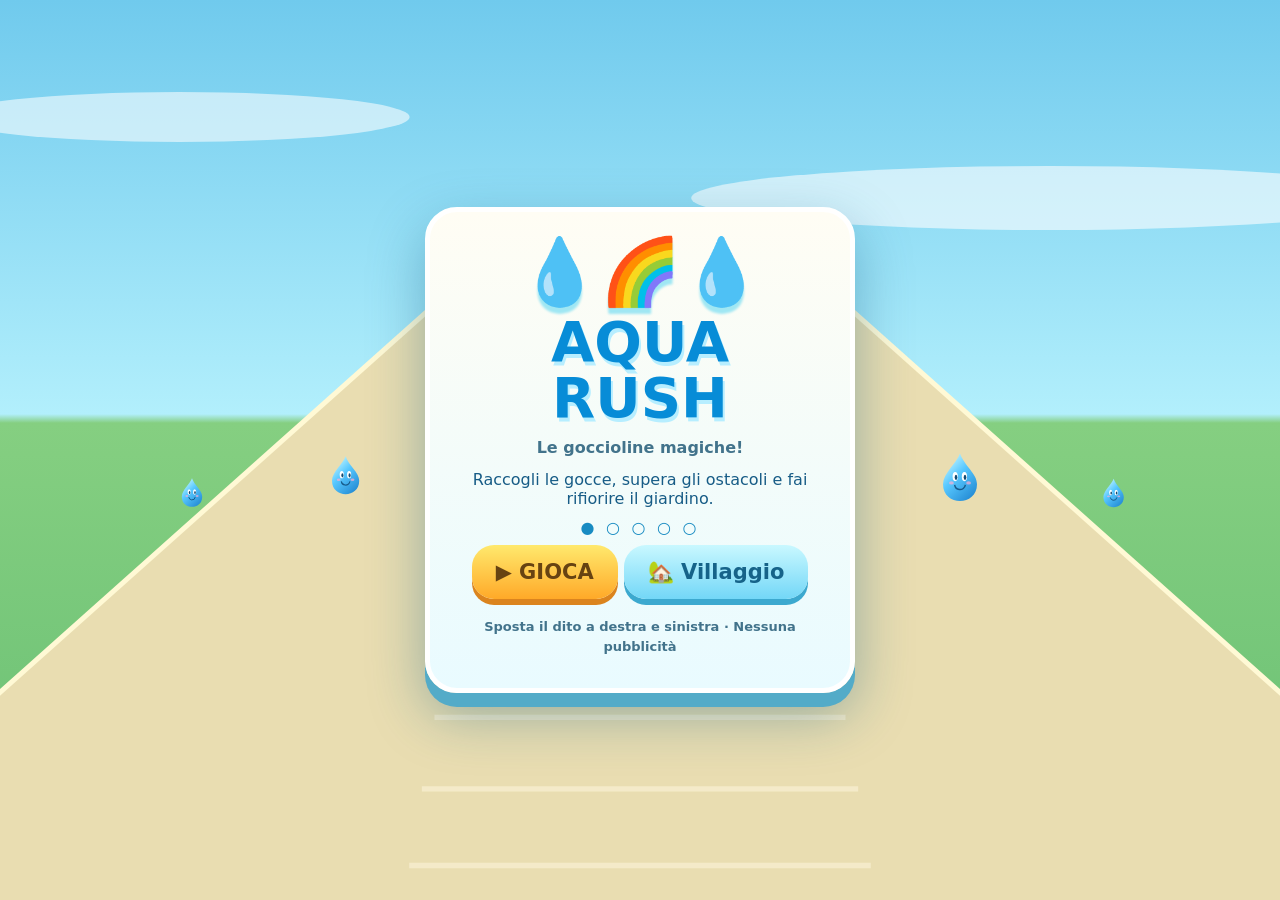
==== index.html @ 0308d0d5 "Add AQUA RUSH game and GitHub Pages instructions" ====
<!doctype html>
<html lang="it"><head><meta charset="utf-8"><meta name="viewport" content="width=device-width,initial-scale=1,maximum-scale=1,user-scalable=no,viewport-fit=cover"><meta name="theme-color" content="#79d9f5"><title>AQUA RUSH 💦</title><style>
*{box-sizing:border-box;touch-action:none}html,body{margin:0;width:100%;height:100%;overflow:hidden;font-family:ui-rounded,'Trebuchet MS',system-ui,sans-serif;background:#96def5;color:#175c86}canvas{display:block;width:100%;height:100%}.overlay{position:absolute;inset:0;display:flex;justify-content:center;align-items:center;pointer-events:none;padding:18px}.panel{pointer-events:auto;max-width:430px;width:100%;background:linear-gradient(#fffdf4,#e9fbff);border:5px solid white;box-shadow:0 14px 0 #53abc8,0 22px 55px #155e8466;border-radius:32px;text-align:center;padding:22px 18px}.hidden{display:none!important}h1{font-size:clamp(38px,10vw,56px);line-height:1;margin:4px;color:#078cd7;text-shadow:2px 4px #b7eeff}h2{font-size:26px;margin:6px 0 12px}.sub{font-weight:750;line-height:1.5;color:#42738b}.mascot{font-size:65px;filter:drop-shadow(0 6px 1px #a0e7f3)}button{cursor:pointer;border:0;border-radius:22px;background:linear-gradient(#ffe96d,#ffa928);font:900 21px system-ui;color:#674312;padding:15px 24px;box-shadow:0 6px 0 #db841e;margin:8px 3px;min-height:54px;touch-action:manipulation}button:active{transform:translateY(4px);box-shadow:0 2px 0 #db841e}.secondary{background:linear-gradient(#c9f8ff,#73d7f7);box-shadow:0 6px 0 #3ca9cf;color:#166389}.small{font-size:15px;padding:10px 14px;min-height:42px}.hud{position:absolute;top:env(safe-area-inset-top,0px);left:0;right:0;padding:12px 12px;display:flex;justify-content:space-between;align-items:flex-start;gap:7px;pointer-events:none}.pill{background:#fffffff0;border:3px solid #fff;box-shadow:0 4px 0 #55add088;border-radius:24px;padding:9px 12px;font-weight:900;font-size:clamp(13px,4vw,19px);white-space:nowrap}.note{position:absolute;bottom:calc(21px + env(safe-area-inset-bottom));left:50%;transform:translateX(-50%);background:#ffffffd9;padding:10px 17px;border-radius:24px;font-size:14px;font-weight:900;white-space:nowrap;pointer-events:none}.upgrade{display:flex;align-items:center;justify-content:space-between;gap:8px;padding:10px;background:#e0f7f4;border-radius:17px;margin:9px 0;text-align:left;font-weight:800}.upgrade button{font-size:15px;padding:10px;min-height:40px}.bad{background:#ffdfd6}.stats{font-size:18px;font-weight:900;color:#098bc7;margin:10px}.topBtn{pointer-events:auto;min-height:40px;padding:6px 12px;font-size:18px;margin:0}.panel p{margin:10px 0}#villagePreview{font-size:34px;padding:8px}.levelDots{font-size:16px;font-weight:900;letter-spacing:3px;color:#188bc2}</style></head><body>
<canvas id="game" aria-label="Gioco Aqua Rush"></canvas><div id="hud" class="hud hidden"><span class="pill" id="hudLevel">🌱 1 / 5</span><span class="pill" id="hudCount">💧 5</span><button class="secondary topBtn" id="pauseBtn" aria-label="Pausa">Ⅱ</button></div><div id="hint" class="note hidden">👆 Trascina per guidare le gocce</div>
<div class="overlay" id="main"><div class="panel"><div class="mascot">💧🌈💧</div><h1>AQUA<br>RUSH</h1><p class="sub">Le goccioline magiche!</p><p>Raccogli le gocce, supera gli ostacoli e fai rifiorire il giardino.</p><div class="levelDots" id="progress">● ○ ○ ○ ○</div><button id="play">▶ GIOCA</button><button class="secondary" id="village">🏡 Villaggio</button><p class="sub" style="font-size:13px">Sposta il dito a destra e sinistra · Nessuna pubblicità</p></div></div>
<div class="overlay hidden" id="result"><div class="panel"><div class="mascot" id="resEmoji">🌻✨</div><h2 id="resTitle">Giardino fiorito!</h2><p id="resText"></p><div class="stats" id="resStars">⭐⭐⭐</div><button id="next">▶ CONTINUA</button><button class="secondary" id="goVillage">🏡 Villaggio</button></div></div>
<div class="overlay hidden" id="villagePage"><div class="panel"><div class="mascot">🏡🌻💦</div><h2>Il villaggio delle gocce</h2><p class="stats" id="currency">💧 0 acqua</p><div id="villagePreview"></div><div id="upgrades"></div><button class="secondary" id="back">← INDIETRO</button></div></div>
<div class="overlay hidden" id="paused"><div class="panel"><div class="mascot">☁️</div><h2>Una piccola pausa!</h2><button id="resume">▶ RIPRENDI</button><button class="secondary" id="home">⌂ MENU</button></div></div>
<script>
(()=>{'use strict';const canvas=document.querySelector('canvas'),ctx=canvas.getContext('2d');let W=0,H=0,DPR=1,clock=0,last=0,mode='menu',level=0,progress=0,playerX=.5,goalX=.5,number=5,water=0,events=[],particles=[],floating=[],decor=[],screenShake=0,finishTime=0,wasTouch=false,sprayTimer=0,levelName=['Prato Assetato','Giardino delle Bolle','Parco delle Fontane','Spiaggia Splendente','Festa dell’Arcobaleno'];const $=s=>document.querySelector(s);let save;try{save=JSON.parse(localStorage.getItem('aquaRushSave'))||{unlocked:0,water:0,upgrades:[0,0,0]}}catch(e){save={unlocked:0,water:0,upgrades:[0,0,0]}};const store=()=>{try{localStorage.setItem('aquaRushSave',JSON.stringify(save))}catch(e){}};const show=id=>{for(const x of ['main','result','villagePage','paused'])$('#'+x).classList.add('hidden');$('#hud').classList.toggle('hidden',id!=='playing');$('#hint').classList.toggle('hidden',id!=='playing');if(id!=='playing'&&id!=='none')$('#'+id).classList.remove('hidden')};function resize(){DPR=Math.min(devicePixelRatio||1,2);W=innerWidth;H=innerHeight;canvas.width=Math.round(W*DPR);canvas.height=Math.round(H*DPR);ctx.setTransform(DPR,0,0,DPR,0,0)}addEventListener('resize',resize);resize();const rand=(a,b)=>a+Math.random()*(b-a),clamp=(x,a,b)=>Math.max(a,Math.min(b,x));function rr(x,y,w,h,r,color){ctx.fillStyle=color;ctx.beginPath();ctx.roundRect(x,y,w,h,r);ctx.fill()}function ellipse(x,y,rx,ry,color){ctx.fillStyle=color;ctx.beginPath();ctx.ellipse(x,y,Math.max(.1,rx),Math.max(.1,ry),0,0,Math.PI*2);ctx.fill()}function text(s,x,y,size=20,color='#fff',stroke='#1e82a4'){ctx.font=`900 ${size}px system-ui`;ctx.lineJoin='round';ctx.textAlign='center';ctx.textBaseline='middle';ctx.lineWidth=Math.max(2,size/4);if(stroke){ctx.strokeStyle=stroke;ctx.strokeText(String(s),x,y)}ctx.fillStyle=color;ctx.fillText(String(s),x,y)}function build(){progress=0;playerX=goalX=.5;number=5+save.upgrades[0]*3;water=0;particles=[];floating=[];events=[];decor=[];finishTime=0;let sequence=[{t:.11,type:'gate',val:5,side:0},{t:.2,type:'mud',side:1},{t:.29,type:'gate',val:2,side:1,multi:true},{t:.38,type:'flower',side:0},{t:.47,type:'sponge',side:0},{t:.56,type:'gate',val:10,side:1},{t:.67,type:'flower',side:1},{t:.75,type:'gate',val:2,side:0,multi:true},{t:.85,type:'sun',side:1},{t:.92,type:'flower',side:0}];events=sequence.map((e,i)=>({...e,t:e.t+Math.sin(level*2+i)*.012,hit:false,seed:i}));for(let i=0;i<85;i++)decor.push({t:i/85,side:i%2?1:-1,kind:i%7,x:rand(.1,.9)});$('#hudLevel').textContent='🌱 '+(level+1)+' / 5';updateHud()}function updateHud(){$('#hudCount').textContent='💧 '+number}function start(){mode='playing';build();show('playing')}function finish(){mode='ending';finishTime=0;number=Math.max(0,number);water+=number*3;save.water+=water;save.unlocked=Math.max(save.unlocked,Math.min(4,level+1));store();$('#resEmoji').textContent=['🌼🌷✨','🫧🌺✨','⛲🌻✨','🐚🌊✨','🌈🎉✨'][level];$('#resTitle').textContent=levelName[level]+'!';$('#resText').textContent='Hai raccolto '+water+' gocce d’acqua per il tuo villaggio!';$('#resStars').textContent=number>=18?'⭐⭐⭐':number>=9?'⭐⭐':'⭐';$('#next').textContent=level===4?'↻ RIGIOCA':'▶ PROSSIMO LIVELLO';show('result')}function village(){mode='village';$('#currency').textContent='💧 '+save.water+' acqua';const names=['🌷 Giardino fiorito','⛲ Fontana allegra','🏡 Casetta delle gocce'],emoji=['🌷','⛲','🏡'];$('#villagePreview').textContent='💧 '+emoji.map((e,i)=>save.upgrades[i]?e:'▫️').join(' ');$('#upgrades').innerHTML='';names.forEach((n,i)=>{const cost=30*(save.upgrades[i]+1)*(i+1);const el=document.createElement('div');el.className='upgrade';el.innerHTML='<span>'+n+'<br><small>Livello '+save.upgrades[i]+'/3</small></span>';const b=document.createElement('button');b.textContent=save.upgrades[i]>=3?'✓ Fatto':'💧 '+cost;b.disabled=save.upgrades[i]>=3||save.water<cost;b.onclick=()=>{save.water-=cost;save.upgrades[i]++;store();village()};el.append(b);$('#upgrades').append(el)});show('villagePage')}function ground(){let sky=ctx.createLinearGradient(0,0,0,H);sky.addColorStop(0,'#70caed');sky.addColorStop(.46,'#b2effc');sky.addColorStop(.47,'#85cf81');sky.addColorStop(1,'#66be72');ctx.fillStyle=sky;ctx.fillRect(0,0,W,H);ellipse(W*.14,H*.13,W*.18,25,'#ffffff91');ellipse(W*.82,H*.22,W*.28,32,'#ffffff99');for(let i=0;i<10;i++){const z=(i/10+clock*.04)%1;let y=H*(.31+z*.75),r=10+z*36;ellipse((i%2?-.05:1.05)*W,y,r,r*.7,i%3?'#2b9d7b':'#36a766')}let top=H*.3,bottom=H*1.15,leftTop=W*.37,rightTop=W*.63,leftBottom=-W*.30,rightBottom=W*1.30;ctx.beginPath();ctx.moveTo(leftTop,top);ctx.lineTo(rightTop,top);ctx.lineTo(rightBottom,bottom);ctx.lineTo(leftBottom,bottom);ctx.closePath();ctx.fillStyle='#e9ddb1';ctx.fill();ctx.lineWidth=5;ctx.strokeStyle='#fff9d5';ctx.stroke();for(let i=0;i<17;i++){let z=(i/17+progress*8)%1;let y=top+(bottom-top)*z*z;let edge=(W*.13+(W*.67)*z);ctx.lineWidth=2+z*4;ctx.strokeStyle='#fdf6dc8c';ctx.beginPath();ctx.moveTo(W*.5-edge*.25,y);ctx.lineTo(W*.5+edge*.25,y);ctx.stroke()}decor.forEach(d=>{let t=(d.t-progress*.8+1)%1;let y=H*(.3+t*1.08),side=d.side,xx=W*.5+side*(W*.2+t*W*.46),r=3+t*11; if(y>H*1.1)return;if(d.kind<=2){text(['🌷','🌼','🌻'][d.kind],xx,y,Math.round(r*2.2),'#fff',null)}else if(d.kind<=4)ellipse(xx,y,r,r*.7,'#4aa95f');else text('🪨',xx,y,Math.round(r*2), '#fff',null)})}function project(t,side){let rel=(t-progress)/.35;if(rel<-.10||rel>1.06)return null;let z=1-rel;let y=H*(.3+.69*z*z);let spread=W*(.055+.44*z);return{x:W*.5+(side===0?-1:1)*spread,y,z,scale:.35+z*1.5}}function drop(x,y,r,shade=0){ctx.save();ctx.translate(x,y);let g=ctx.createLinearGradient(-r,-r,r,r);g.addColorStop(0,'#d8ffff');g.addColorStop(.4,shade?'#55d6eb':'#58c8ff');g.addColorStop(1,'#167bc9');ctx.fillStyle=g;ctx.beginPath();ctx.moveTo(0,-r*1.35);ctx.bezierCurveTo(r*.2,-r*.75,r*.85,-r*.35,r*.85,r*.18);ctx.bezierCurveTo(r*.85,r*1.3,-r*.85,r*1.3,-r*.85,r*.18);ctx.bezierCurveTo(-r*.85,-r*.35,-r*.18,-r*.85,0,-r*1.35);ctx.fill();ellipse(-r*.24,-r*.2,r*.13,r*.23,'#fff');ellipse(r*.22,-r*.2,r*.13,r*.23,'#fff');ellipse(-r*.2,-r*.16,r*.065,r*.13,'#154a71');ellipse(r*.25,-r*.16,r*.065,r*.13,'#154a71');ctx.strokeStyle='#175a8a';ctx.lineWidth=Math.max(1,r*.07);ctx.beginPath();ctx.arc(0,r*.18,r*.27,.13,Math.PI-.13);ctx.stroke();ellipse(-r*.43,r*.12,r*.12,r*.08,'#ffacd1b2');ellipse(r*.43,r*.12,r*.12,r*.08,'#ffacd1b2');ctx.restore()}function drawGate(p,e){let h=46*p.scale,w=75*p.scale;let x=p.x,y=p.y;ctx.fillStyle=e.multi?'#b568ed':'#14b7ed';rr(x-w/2,y-h,w,h,8*p.scale,ctx.fillStyle);rr(x-w/2,y-h,w,7*p.scale,3,'#ffffff82');text(e.multi?'×'+e.val:'+'+e.val,x,y-h*.5,Math.max(13,26*p.scale),'#fff','#3473b8');}function drawObstacle(p,e){let x=p.x,y=p.y,s=p.scale; if(e.type==='flower'){text('🌱',x,y-20*s,38*s,'#fff',null);text('💦',x,y+4*s,22*s,'#fff',null)}else if(e.type==='mud'){ellipse(x,y,31*s,15*s,'#a57145');text('🟤',x,y-11*s,25*s,'#fff',null)}else if(e.type==='sponge'){rr(x-29*s,y-45*s,58*s,39*s,10*s,'#ffd447');for(let i=0;i<5;i++)ellipse(x+(-19+i*9)*s,y-(32+(i%2)*8)*s,3*s,4*s,'#dfaa20')}else if(e.type==='sun'){text('☀️',x,y-20*s,45*s,'#fff',null)}}function burst(x,y,n,color){for(let i=0;i<n;i++)particles.push({x,y,vx:rand(-100,100),vy:rand(-170,20),life:rand(.35,.9),max:1,r:rand(2,6),color})}function encounter(e){if(e.hit)return;e.hit=true;if(e.type==='gate'){let old=number;number=e.multi?Math.min(90,number*e.val):Math.min(90,number+e.val);float('+'+(number-old)+' 💧','#1888cb');burst(W*playerX,H*.76,16,'#94e9ff')}else if(e.type==='flower'){water+=7+save.upgrades[1]*2;float('🌸 + acqua','#29a778');burst(W*playerX,H*.75,18,'#ffb8e5')}else {let loss=e.type==='mud'?3:e.type==='sponge'?6:4;number=Math.max(1,number-loss);float('−'+loss+' 💧','#d77d42');burst(W*playerX,H*.76,12,'#ead49c')}updateHud()}function float(s,color){floating.push({s,color,age:0,x:W*playerX,y:H*.67})}function update(dt){clock+=dt;for(let i=particles.length-1;i>=0;i--){const p=particles[i];p.life-=dt;p.x+=p.vx*dt;p.y+=p.vy*dt;p.vy+=250*dt;if(p.life<=0)particles.splice(i,1)}for(let i=floating.length-1;i>=0;i--){floating[i].age+=dt;if(floating[i].age>1)floating.splice(i,1)}if(mode!=='playing')return;playerX+=(goalX-playerX)*Math.min(1,dt*14);progress+=dt*(.058+level*.002);sprayTimer-=dt;if(sprayTimer<0){sprayTimer=.08;for(let i=0;i<3;i++)particles.push({x:W*playerX+rand(-15,15),y:H*.71,vx:rand(-80,80),vy:rand(-250,-100),life:.35,max:1,r:rand(2,4),color:'#a3edff'})}for(const e of events)if(!e.hit&&progress>=e.t){let offset=e.side===0?-.23:.23;if(Math.abs(playerX-(.5+offset))<.265)encounter(e);else e.hit=true}if(progress>=1)finish()}function draw(){ctx.clearRect(0,0,W,H);ground();if(mode==='menu'||mode==='village'){for(let i=0;i<7;i++)drop(W*(.15+i*.12),H*(.52+Math.sin(clock*2+i)*.03),12+i%3*4);return}events.map(e=>({e,p:project(e.t,e.side)})).filter(o=>o.p&&!o.e.hit).sort((a,b)=>a.p.z-b.p.z).forEach(({e,p})=>e.type==='gate'?drawGate(p,e):drawObstacle(p,e));ellipse(W*playerX,H*.84,Math.min(W*.23,70),15,'#559a8390');let count=Math.min(22,number),rows=Math.ceil(Math.sqrt(count));for(let j=count-1;j>=0;j--){let row=Math.floor(j/rows),col=j%rows,spacing=clamp(W/rows*.48,12,27);let dx=(col-(rows-1)/2)*spacing,dy=(row-(rows-1)/2)*spacing*.75;let r=clamp(W/33,8,15);drop(W*playerX+dx,H*.78+dy+Math.sin(clock*9+j)*2,r,j%4===0?1:0)}particles.forEach(p=>ellipse(p.x,p.y,p.r,p.r,p.color));floating.forEach(f=>text(f.s,f.x,f.y-f.age*55,22,f.color,'#fff'));if(mode==='playing'){rr(W*.17,H*.17,W*.66,12,6,'#fff9');rr(W*.17,H*.17,W*.66*progress,12,6,'#30badc');text('🌻',W*.85,H*.17,20,'#fff',null)}if(mode==='ending'){text('🌸 🌻 🌷',W*.5,H*.35,36,'#fff',null)}}function frame(t){let dt=Math.min((t-last)/1000||.016,.05);last=t;update(dt);draw();requestAnimationFrame(frame)}requestAnimationFrame(frame);function pointer(e){if(mode!=='playing')return;const x=e.clientX/W;goalX=clamp(x,.15,.85);wasTouch=true}canvas.addEventListener('pointerdown',e=>{canvas.setPointerCapture(e.pointerId);pointer(e)});canvas.addEventListener('pointermove',e=>{if(e.buttons||e.pointerType==='touch')pointer(e)});$('#play').onclick=()=>{level=Math.min(save.unlocked,4);start()};$('#next').onclick=()=>{level=(level+1)%5;start()};$('#village').onclick=village;$('#goVillage').onclick=village;$('#back').onclick=()=>{mode='menu';show('main')};$('#pauseBtn').onclick=()=>{mode='paused';show('paused')};$('#resume').onclick=()=>{mode='playing';show('playing')};$('#home').onclick=()=>{mode='menu';show('main')};$('#progress').textContent=Array.from({length:5},(_,i)=>i<=save.unlocked?'●':'○').join(' ');document.addEventListener('visibilitychange',()=>{if(document.hidden&&mode==='playing'){$('#pauseBtn').click()}});
})();
</script></body></html>
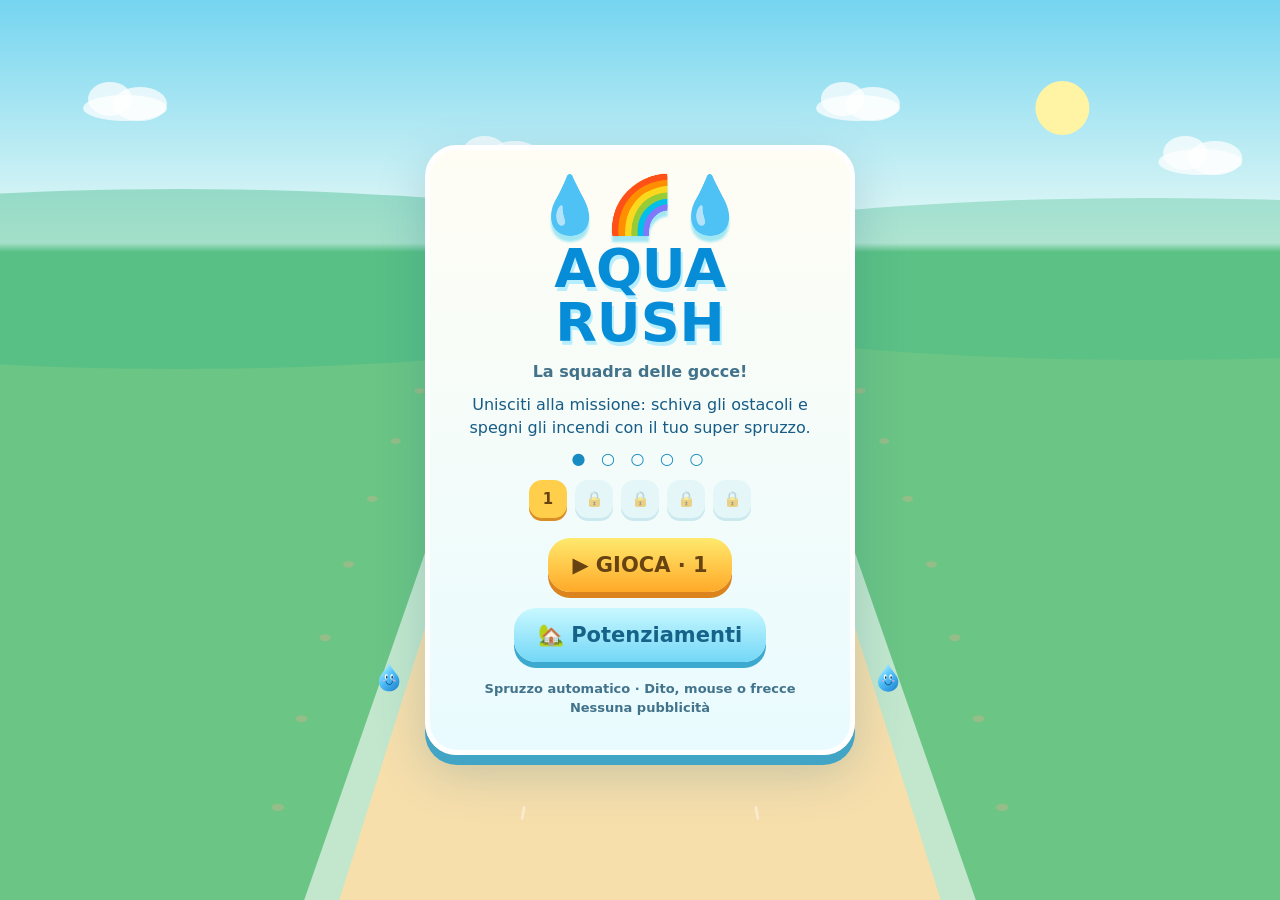
==== commit 9cd989d7: "Add visible water jets, fire meters, upgrades and five final fire missions" ====
--- a/index.html
+++ b/index.html
@@ -1,12 +1,12 @@
 <!doctype html>
-<html lang="it"><head><meta charset="utf-8"><meta name="viewport" content="width=device-width,initial-scale=1,maximum-scale=1,user-scalable=no,viewport-fit=cover"><meta name="theme-color" content="#79d9f5"><title>AQUA RUSH 💦</title><style>
-*{box-sizing:border-box;touch-action:none}html,body{margin:0;width:100%;height:100%;overflow:hidden;font-family:ui-rounded,'Trebuchet MS',system-ui,sans-serif;background:#96def5;color:#175c86}canvas{display:block;width:100%;height:100%}.overlay{position:absolute;inset:0;display:flex;justify-content:center;align-items:center;pointer-events:none;padding:18px}.panel{pointer-events:auto;max-width:430px;width:100%;background:linear-gradient(#fffdf4,#e9fbff);border:5px solid white;box-shadow:0 14px 0 #53abc8,0 22px 55px #155e8466;border-radius:32px;text-align:center;padding:22px 18px}.hidden{display:none!important}h1{font-size:clamp(38px,10vw,56px);line-height:1;margin:4px;color:#078cd7;text-shadow:2px 4px #b7eeff}h2{font-size:26px;margin:6px 0 12px}.sub{font-weight:750;line-height:1.5;color:#42738b}.mascot{font-size:65px;filter:drop-shadow(0 6px 1px #a0e7f3)}button{cursor:pointer;border:0;border-radius:22px;background:linear-gradient(#ffe96d,#ffa928);font:900 21px system-ui;color:#674312;padding:15px 24px;box-shadow:0 6px 0 #db841e;margin:8px 3px;min-height:54px;touch-action:manipulation}button:active{transform:translateY(4px);box-shadow:0 2px 0 #db841e}.secondary{background:linear-gradient(#c9f8ff,#73d7f7);box-shadow:0 6px 0 #3ca9cf;color:#166389}.small{font-size:15px;padding:10px 14px;min-height:42px}.hud{position:absolute;top:env(safe-area-inset-top,0px);left:0;right:0;padding:12px 12px;display:flex;justify-content:space-between;align-items:flex-start;gap:7px;pointer-events:none}.pill{background:#fffffff0;border:3px solid #fff;box-shadow:0 4px 0 #55add088;border-radius:24px;padding:9px 12px;font-weight:900;font-size:clamp(13px,4vw,19px);white-space:nowrap}.note{position:absolute;bottom:calc(21px + env(safe-area-inset-bottom));left:50%;transform:translateX(-50%);background:#ffffffd9;padding:10px 17px;border-radius:24px;font-size:14px;font-weight:900;white-space:nowrap;pointer-events:none}.upgrade{display:flex;align-items:center;justify-content:space-between;gap:8px;padding:10px;background:#e0f7f4;border-radius:17px;margin:9px 0;text-align:left;font-weight:800}.upgrade button{font-size:15px;padding:10px;min-height:40px}.bad{background:#ffdfd6}.stats{font-size:18px;font-weight:900;color:#098bc7;margin:10px}.topBtn{pointer-events:auto;min-height:40px;padding:6px 12px;font-size:18px;margin:0}.panel p{margin:10px 0}#villagePreview{font-size:34px;padding:8px}.levelDots{font-size:16px;font-weight:900;letter-spacing:3px;color:#188bc2}</style></head><body>
-<canvas id="game" aria-label="Gioco Aqua Rush"></canvas><div id="hud" class="hud hidden"><span class="pill" id="hudLevel">🌱 1 / 5</span><span class="pill" id="hudCount">💧 5</span><button class="secondary topBtn" id="pauseBtn" aria-label="Pausa">Ⅱ</button></div><div id="hint" class="note hidden">👆 Trascina per guidare le gocce</div>
-<div class="overlay" id="main"><div class="panel"><div class="mascot">💧🌈💧</div><h1>AQUA<br>RUSH</h1><p class="sub">Le goccioline magiche!</p><p>Raccogli le gocce, supera gli ostacoli e fai rifiorire il giardino.</p><div class="levelDots" id="progress">● ○ ○ ○ ○</div><button id="play">▶ GIOCA</button><button class="secondary" id="village">🏡 Villaggio</button><p class="sub" style="font-size:13px">Sposta il dito a destra e sinistra · Nessuna pubblicità</p></div></div>
+<html lang="it"><head><meta charset="utf-8"><meta name="viewport" content="width=device-width,initial-scale=1,maximum-scale=1,user-scalable=no,viewport-fit=cover"><meta name="theme-color" content="#79d9f5"><title>AQUA RUSH 💦</title><link rel="stylesheet" href="./style.css?v=2"></head><body>
+<canvas id="game" aria-label="Gioco Aqua Rush: guida le goccioline e spegni gli incendi"></canvas>
+<div id="hud" class="hud hidden"><div class="hudRow"><span class="pill" id="hudLevel">🌱 1 / 5</span><span class="pill" id="hudCount">💧 5</span><button class="secondary topBtn" id="pauseBtn" aria-label="Pausa">Ⅱ</button></div><div class="missionRow"><span id="missionText">Spegni gli incendi lungo il sentiero</span><span id="hudPower">💦 ×1</span></div><div class="routeTrack"><div id="routeFill"></div></div><div id="boostStatus">Spruzzo automatico · Trascina per mirare</div></div>
+<div id="bossHud" class="bossHud hidden"><div class="bossTag">ULTIMO INCENDIO</div><strong id="bossName"></strong><div id="bossMeter" class="bossMeter" role="progressbar" aria-label="Fuoco rimasto" aria-valuemin="0" aria-valuemax="100" aria-valuenow="100"><div id="bossFill"></div></div><span id="bossPercent">Fuoco rimasto: 100%</span></div>
+<div id="hint" class="note hidden">👆 Sposta le gocce per mirare e schivare</div>
+<div class="overlay" id="main"><div class="panel"><div class="mascot">💧🌈💧</div><h1>AQUA<br>RUSH</h1><p class="sub">La squadra delle gocce!</p><p>Unisciti alla missione: schiva gli ostacoli e spegni gli incendi con il tuo super spruzzo.</p><div class="levelDots" id="progress">● ○ ○ ○ ○</div><div id="levelSelect" class="levelSelect" aria-label="Scegli il livello"></div><button id="play">▶ GIOCA</button><button class="secondary" id="village">🏡 Potenziamenti</button><p class="sub" style="font-size:13px">Spruzzo automatico · Dito, mouse o frecce<br>Nessuna pubblicità</p></div></div>
 <div class="overlay hidden" id="result"><div class="panel"><div class="mascot" id="resEmoji">🌻✨</div><h2 id="resTitle">Giardino fiorito!</h2><p id="resText"></p><div class="stats" id="resStars">⭐⭐⭐</div><button id="next">▶ CONTINUA</button><button class="secondary" id="goVillage">🏡 Villaggio</button></div></div>
-<div class="overlay hidden" id="villagePage"><div class="panel"><div class="mascot">🏡🌻💦</div><h2>Il villaggio delle gocce</h2><p class="stats" id="currency">💧 0 acqua</p><div id="villagePreview"></div><div id="upgrades"></div><button class="secondary" id="back">← INDIETRO</button></div></div>
+<div class="overlay hidden" id="villagePage"><div class="panel"><div class="mascot">🏡🌻💦</div><h2>Il villaggio delle gocce</h2><p class="sub">Migliora la squadra per le prossime missioni.</p><p class="stats" id="currency">💧 0 acqua</p><div id="villagePreview"></div><div id="upgrades"></div><button class="secondary" id="back">← INDIETRO</button></div></div>
+<div class="overlay hidden" id="bossIntro"><div class="panel finalPanel"><div class="bossTag">FINE DEL PERCORSO</div><div class="mascot">🔥💦</div><h2 id="introTitle">Ultimo incendio!</h2><p>La squadra si ferma qui. Punta l’acqua sulle fiamme e svuota tutta la barra!</p><button id="startBoss">💦 SPEGNIAMOLO!</button></div></div>
 <div class="overlay hidden" id="paused"><div class="panel"><div class="mascot">☁️</div><h2>Una piccola pausa!</h2><button id="resume">▶ RIPRENDI</button><button class="secondary" id="home">⌂ MENU</button></div></div>
-<script>
-(()=>{'use strict';const canvas=document.querySelector('canvas'),ctx=canvas.getContext('2d');let W=0,H=0,DPR=1,clock=0,last=0,mode='menu',level=0,progress=0,playerX=.5,goalX=.5,number=5,water=0,events=[],particles=[],floating=[],decor=[],screenShake=0,finishTime=0,wasTouch=false,sprayTimer=0,levelName=['Prato Assetato','Giardino delle Bolle','Parco delle Fontane','Spiaggia Splendente','Festa dell’Arcobaleno'];const $=s=>document.querySelector(s);let save;try{save=JSON.parse(localStorage.getItem('aquaRushSave'))||{unlocked:0,water:0,upgrades:[0,0,0]}}catch(e){save={unlocked:0,water:0,upgrades:[0,0,0]}};const store=()=>{try{localStorage.setItem('aquaRushSave',JSON.stringify(save))}catch(e){}};const show=id=>{for(const x of ['main','result','villagePage','paused'])$('#'+x).classList.add('hidden');$('#hud').classList.toggle('hidden',id!=='playing');$('#hint').classList.toggle('hidden',id!=='playing');if(id!=='playing'&&id!=='none')$('#'+id).classList.remove('hidden')};function resize(){DPR=Math.min(devicePixelRatio||1,2);W=innerWidth;H=innerHeight;canvas.width=Math.round(W*DPR);canvas.height=Math.round(H*DPR);ctx.setTransform(DPR,0,0,DPR,0,0)}addEventListener('resize',resize);resize();const rand=(a,b)=>a+Math.random()*(b-a),clamp=(x,a,b)=>Math.max(a,Math.min(b,x));function rr(x,y,w,h,r,color){ctx.fillStyle=color;ctx.beginPath();ctx.roundRect(x,y,w,h,r);ctx.fill()}function ellipse(x,y,rx,ry,color){ctx.fillStyle=color;ctx.beginPath();ctx.ellipse(x,y,Math.max(.1,rx),Math.max(.1,ry),0,0,Math.PI*2);ctx.fill()}function text(s,x,y,size=20,color='#fff',stroke='#1e82a4'){ctx.font=`900 ${size}px system-ui`;ctx.lineJoin='round';ctx.textAlign='center';ctx.textBaseline='middle';ctx.lineWidth=Math.max(2,size/4);if(stroke){ctx.strokeStyle=stroke;ctx.strokeText(String(s),x,y)}ctx.fillStyle=color;ctx.fillText(String(s),x,y)}function build(){progress=0;playerX=goalX=.5;number=5+save.upgrades[0]*3;water=0;particles=[];floating=[];events=[];decor=[];finishTime=0;let sequence=[{t:.11,type:'gate',val:5,side:0},{t:.2,type:'mud',side:1},{t:.29,type:'gate',val:2,side:1,multi:true},{t:.38,type:'flower',side:0},{t:.47,type:'sponge',side:0},{t:.56,type:'gate',val:10,side:1},{t:.67,type:'flower',side:1},{t:.75,type:'gate',val:2,side:0,multi:true},{t:.85,type:'sun',side:1},{t:.92,type:'flower',side:0}];events=sequence.map((e,i)=>({...e,t:e.t+Math.sin(level*2+i)*.012,hit:false,seed:i}));for(let i=0;i<85;i++)decor.push({t:i/85,side:i%2?1:-1,kind:i%7,x:rand(.1,.9)});$('#hudLevel').textContent='🌱 '+(level+1)+' / 5';updateHud()}function updateHud(){$('#hudCount').textContent='💧 '+number}function start(){mode='playing';build();show('playing')}function finish(){mode='ending';finishTime=0;number=Math.max(0,number);water+=number*3;save.water+=water;save.unlocked=Math.max(save.unlocked,Math.min(4,level+1));store();$('#resEmoji').textContent=['🌼🌷✨','🫧🌺✨','⛲🌻✨','🐚🌊✨','🌈🎉✨'][level];$('#resTitle').textContent=levelName[level]+'!';$('#resText').textContent='Hai raccolto '+water+' gocce d’acqua per il tuo villaggio!';$('#resStars').textContent=number>=18?'⭐⭐⭐':number>=9?'⭐⭐':'⭐';$('#next').textContent=level===4?'↻ RIGIOCA':'▶ PROSSIMO LIVELLO';show('result')}function village(){mode='village';$('#currency').textContent='💧 '+save.water+' acqua';const names=['🌷 Giardino fiorito','⛲ Fontana allegra','🏡 Casetta delle gocce'],emoji=['🌷','⛲','🏡'];$('#villagePreview').textContent='💧 '+emoji.map((e,i)=>save.upgrades[i]?e:'▫️').join(' ');$('#upgrades').innerHTML='';names.forEach((n,i)=>{const cost=30*(save.upgrades[i]+1)*(i+1);const el=document.createElement('div');el.className='upgrade';el.innerHTML='<span>'+n+'<br><small>Livello '+save.upgrades[i]+'/3</small></span>';const b=document.createElement('button');b.textContent=save.upgrades[i]>=3?'✓ Fatto':'💧 '+cost;b.disabled=save.upgrades[i]>=3||save.water<cost;b.onclick=()=>{save.water-=cost;save.upgrades[i]++;store();village()};el.append(b);$('#upgrades').append(el)});show('villagePage')}function ground(){let sky=ctx.createLinearGradient(0,0,0,H);sky.addColorStop(0,'#70caed');sky.addColorStop(.46,'#b2effc');sky.addColorStop(.47,'#85cf81');sky.addColorStop(1,'#66be72');ctx.fillStyle=sky;ctx.fillRect(0,0,W,H);ellipse(W*.14,H*.13,W*.18,25,'#ffffff91');ellipse(W*.82,H*.22,W*.28,32,'#ffffff99');for(let i=0;i<10;i++){const z=(i/10+clock*.04)%1;let y=H*(.31+z*.75),r=10+z*36;ellipse((i%2?-.05:1.05)*W,y,r,r*.7,i%3?'#2b9d7b':'#36a766')}let top=H*.3,bottom=H*1.15,leftTop=W*.37,rightTop=W*.63,leftBottom=-W*.30,rightBottom=W*1.30;ctx.beginPath();ctx.moveTo(leftTop,top);ctx.lineTo(rightTop,top);ctx.lineTo(rightBottom,bottom);ctx.lineTo(leftBottom,bottom);ctx.closePath();ctx.fillStyle='#e9ddb1';ctx.fill();ctx.lineWidth=5;ctx.strokeStyle='#fff9d5';ctx.stroke();for(let i=0;i<17;i++){let z=(i/17+progress*8)%1;let y=top+(bottom-top)*z*z;let edge=(W*.13+(W*.67)*z);ctx.lineWidth=2+z*4;ctx.strokeStyle='#fdf6dc8c';ctx.beginPath();ctx.moveTo(W*.5-edge*.25,y);ctx.lineTo(W*.5+edge*.25,y);ctx.stroke()}decor.forEach(d=>{let t=(d.t-progress*.8+1)%1;let y=H*(.3+t*1.08),side=d.side,xx=W*.5+side*(W*.2+t*W*.46),r=3+t*11; if(y>H*1.1)return;if(d.kind<=2){text(['🌷','🌼','🌻'][d.kind],xx,y,Math.round(r*2.2),'#fff',null)}else if(d.kind<=4)ellipse(xx,y,r,r*.7,'#4aa95f');else text('🪨',xx,y,Math.round(r*2), '#fff',null)})}function project(t,side){let rel=(t-progress)/.35;if(rel<-.10||rel>1.06)return null;let z=1-rel;let y=H*(.3+.69*z*z);let spread=W*(.055+.44*z);return{x:W*.5+(side===0?-1:1)*spread,y,z,scale:.35+z*1.5}}function drop(x,y,r,shade=0){ctx.save();ctx.translate(x,y);let g=ctx.createLinearGradient(-r,-r,r,r);g.addColorStop(0,'#d8ffff');g.addColorStop(.4,shade?'#55d6eb':'#58c8ff');g.addColorStop(1,'#167bc9');ctx.fillStyle=g;ctx.beginPath();ctx.moveTo(0,-r*1.35);ctx.bezierCurveTo(r*.2,-r*.75,r*.85,-r*.35,r*.85,r*.18);ctx.bezierCurveTo(r*.85,r*1.3,-r*.85,r*1.3,-r*.85,r*.18);ctx.bezierCurveTo(-r*.85,-r*.35,-r*.18,-r*.85,0,-r*1.35);ctx.fill();ellipse(-r*.24,-r*.2,r*.13,r*.23,'#fff');ellipse(r*.22,-r*.2,r*.13,r*.23,'#fff');ellipse(-r*.2,-r*.16,r*.065,r*.13,'#154a71');ellipse(r*.25,-r*.16,r*.065,r*.13,'#154a71');ctx.strokeStyle='#175a8a';ctx.lineWidth=Math.max(1,r*.07);ctx.beginPath();ctx.arc(0,r*.18,r*.27,.13,Math.PI-.13);ctx.stroke();ellipse(-r*.43,r*.12,r*.12,r*.08,'#ffacd1b2');ellipse(r*.43,r*.12,r*.12,r*.08,'#ffacd1b2');ctx.restore()}function drawGate(p,e){let h=46*p.scale,w=75*p.scale;let x=p.x,y=p.y;ctx.fillStyle=e.multi?'#b568ed':'#14b7ed';rr(x-w/2,y-h,w,h,8*p.scale,ctx.fillStyle);rr(x-w/2,y-h,w,7*p.scale,3,'#ffffff82');text(e.multi?'×'+e.val:'+'+e.val,x,y-h*.5,Math.max(13,26*p.scale),'#fff','#3473b8');}function drawObstacle(p,e){let x=p.x,y=p.y,s=p.scale; if(e.type==='flower'){text('🌱',x,y-20*s,38*s,'#fff',null);text('💦',x,y+4*s,22*s,'#fff',null)}else if(e.type==='mud'){ellipse(x,y,31*s,15*s,'#a57145');text('🟤',x,y-11*s,25*s,'#fff',null)}else if(e.type==='sponge'){rr(x-29*s,y-45*s,58*s,39*s,10*s,'#ffd447');for(let i=0;i<5;i++)ellipse(x+(-19+i*9)*s,y-(32+(i%2)*8)*s,3*s,4*s,'#dfaa20')}else if(e.type==='sun'){text('☀️',x,y-20*s,45*s,'#fff',null)}}function burst(x,y,n,color){for(let i=0;i<n;i++)particles.push({x,y,vx:rand(-100,100),vy:rand(-170,20),life:rand(.35,.9),max:1,r:rand(2,6),color})}function encounter(e){if(e.hit)return;e.hit=true;if(e.type==='gate'){let old=number;number=e.multi?Math.min(90,number*e.val):Math.min(90,number+e.val);float('+'+(number-old)+' 💧','#1888cb');burst(W*playerX,H*.76,16,'#94e9ff')}else if(e.type==='flower'){water+=7+save.upgrades[1]*2;float('🌸 + acqua','#29a778');burst(W*playerX,H*.75,18,'#ffb8e5')}else {let loss=e.type==='mud'?3:e.type==='sponge'?6:4;number=Math.max(1,number-loss);float('−'+loss+' 💧','#d77d42');burst(W*playerX,H*.76,12,'#ead49c')}updateHud()}function float(s,color){floating.push({s,color,age:0,x:W*playerX,y:H*.67})}function update(dt){clock+=dt;for(let i=particles.length-1;i>=0;i--){const p=particles[i];p.life-=dt;p.x+=p.vx*dt;p.y+=p.vy*dt;p.vy+=250*dt;if(p.life<=0)particles.splice(i,1)}for(let i=floating.length-1;i>=0;i--){floating[i].age+=dt;if(floating[i].age>1)floating.splice(i,1)}if(mode!=='playing')return;playerX+=(goalX-playerX)*Math.min(1,dt*14);progress+=dt*(.058+level*.002);sprayTimer-=dt;if(sprayTimer<0){sprayTimer=.08;for(let i=0;i<3;i++)particles.push({x:W*playerX+rand(-15,15),y:H*.71,vx:rand(-80,80),vy:rand(-250,-100),life:.35,max:1,r:rand(2,4),color:'#a3edff'})}for(const e of events)if(!e.hit&&progress>=e.t){let offset=e.side===0?-.23:.23;if(Math.abs(playerX-(.5+offset))<.265)encounter(e);else e.hit=true}if(progress>=1)finish()}function draw(){ctx.clearRect(0,0,W,H);ground();if(mode==='menu'||mode==='village'){for(let i=0;i<7;i++)drop(W*(.15+i*.12),H*(.52+Math.sin(clock*2+i)*.03),12+i%3*4);return}events.map(e=>({e,p:project(e.t,e.side)})).filter(o=>o.p&&!o.e.hit).sort((a,b)=>a.p.z-b.p.z).forEach(({e,p})=>e.type==='gate'?drawGate(p,e):drawObstacle(p,e));ellipse(W*playerX,H*.84,Math.min(W*.23,70),15,'#559a8390');let count=Math.min(22,number),rows=Math.ceil(Math.sqrt(count));for(let j=count-1;j>=0;j--){let row=Math.floor(j/rows),col=j%rows,spacing=clamp(W/rows*.48,12,27);let dx=(col-(rows-1)/2)*spacing,dy=(row-(rows-1)/2)*spacing*.75;let r=clamp(W/33,8,15);drop(W*playerX+dx,H*.78+dy+Math.sin(clock*9+j)*2,r,j%4===0?1:0)}particles.forEach(p=>ellipse(p.x,p.y,p.r,p.r,p.color));floating.forEach(f=>text(f.s,f.x,f.y-f.age*55,22,f.color,'#fff'));if(mode==='playing'){rr(W*.17,H*.17,W*.66,12,6,'#fff9');rr(W*.17,H*.17,W*.66*progress,12,6,'#30badc');text('🌻',W*.85,H*.17,20,'#fff',null)}if(mode==='ending'){text('🌸 🌻 🌷',W*.5,H*.35,36,'#fff',null)}}function frame(t){let dt=Math.min((t-last)/1000||.016,.05);last=t;update(dt);draw();requestAnimationFrame(frame)}requestAnimationFrame(frame);function pointer(e){if(mode!=='playing')return;const x=e.clientX/W;goalX=clamp(x,.15,.85);wasTouch=true}canvas.addEventListener('pointerdown',e=>{canvas.setPointerCapture(e.pointerId);pointer(e)});canvas.addEventListener('pointermove',e=>{if(e.buttons||e.pointerType==='touch')pointer(e)});$('#play').onclick=()=>{level=Math.min(save.unlocked,4);start()};$('#next').onclick=()=>{level=(level+1)%5;start()};$('#village').onclick=village;$('#goVillage').onclick=village;$('#back').onclick=()=>{mode='menu';show('main')};$('#pauseBtn').onclick=()=>{mode='paused';show('paused')};$('#resume').onclick=()=>{mode='playing';show('playing')};$('#home').onclick=()=>{mode='menu';show('main')};$('#progress').textContent=Array.from({length:5},(_,i)=>i<=save.unlocked?'●':'○').join(' ');document.addEventListener('visibilitychange',()=>{if(document.hidden&&mode==='playing'){$('#pauseBtn').click()}});
-})();
-</script></body></html>
+<script src="./game.js?v=2" defer></script></body></html>
--- a/style.css
+++ b/style.css
@@ -0,0 +1,6 @@
+
+*{box-sizing:border-box;touch-action:none}html,body{margin:0;width:100%;height:100%;overflow:hidden;font-family:ui-rounded,'Trebuchet MS',system-ui,sans-serif;background:#96def5;color:#175c86}canvas{display:block;width:100%;height:100%}.overlay{position:absolute;inset:0;display:flex;justify-content:center;align-items:center;pointer-events:none;padding:18px}.panel{pointer-events:auto;max-width:430px;width:100%;background:linear-gradient(#fffdf4,#e9fbff);border:5px solid white;box-shadow:0 14px 0 #53abc8,0 22px 55px #155e8466;border-radius:32px;text-align:center;padding:22px 18px}.hidden{display:none!important}h1{font-size:clamp(38px,10vw,56px);line-height:1;margin:4px;color:#078cd7;text-shadow:2px 4px #b7eeff}h2{font-size:26px;margin:6px 0 12px}.sub{font-weight:750;line-height:1.5;color:#42738b}.mascot{font-size:65px;filter:drop-shadow(0 6px 1px #a0e7f3)}button{cursor:pointer;border:0;border-radius:22px;background:linear-gradient(#ffe96d,#ffa928);font:900 21px system-ui;color:#674312;padding:15px 24px;box-shadow:0 6px 0 #db841e;margin:8px 3px;min-height:54px;touch-action:manipulation}button:active{transform:translateY(4px);box-shadow:0 2px 0 #db841e}.secondary{background:linear-gradient(#c9f8ff,#73d7f7);box-shadow:0 6px 0 #3ca9cf;color:#166389}.small{font-size:15px;padding:10px 14px;min-height:42px}.hud{position:absolute;top:env(safe-area-inset-top,0px);left:0;right:0;padding:12px 12px;display:flex;justify-content:space-between;align-items:flex-start;gap:7px;pointer-events:none}.pill{background:#fffffff0;border:3px solid #fff;box-shadow:0 4px 0 #55add088;border-radius:24px;padding:9px 12px;font-weight:900;font-size:clamp(13px,4vw,19px);white-space:nowrap}.note{position:absolute;bottom:calc(21px + env(safe-area-inset-bottom));left:50%;transform:translateX(-50%);background:#ffffffd9;padding:10px 17px;border-radius:24px;font-size:14px;font-weight:900;white-space:nowrap;pointer-events:none}.upgrade{display:flex;align-items:center;justify-content:space-between;gap:8px;padding:10px;background:#e0f7f4;border-radius:17px;margin:9px 0;text-align:left;font-weight:800}.upgrade button{font-size:15px;padding:10px;min-height:40px}.bad{background:#ffdfd6}.stats{font-size:18px;font-weight:900;color:#098bc7;margin:10px}.topBtn{pointer-events:auto;min-height:40px;padding:6px 12px;font-size:18px;margin:0}.panel p{margin:10px 0}#villagePreview{font-size:34px;padding:8px}.levelDots{font-size:16px;font-weight:900;letter-spacing:3px;color:#188bc2}
+/* Mission HUD and responsive controls. */
+*{touch-action:auto}canvas{touch-action:none}.overlay{z-index:5;overflow:auto;touch-action:pan-y}.panel{max-height:calc(100dvh - 36px);overflow:auto;box-shadow:0 10px 0 #43a5c6,0 18px 50px #155e8438}.panel p{line-height:1.45}button:focus-visible{outline:4px solid #084d7c;outline-offset:4px}button:disabled{opacity:.45;cursor:default}.hud{display:block;max-width:660px;margin:auto;z-index:3;padding:10px 14px}.hudRow{display:flex;justify-content:space-between;gap:8px;align-items:center}.hud .pill{font-size:clamp(13px,3.5vw,17px);padding:8px 12px}.missionRow{display:flex;justify-content:space-between;align-items:center;gap:6px;font-size:12px;font-weight:900;background:#fffef1ed;border-radius:12px 12px 0 0;padding:9px 10px;margin-top:9px;color:#275969}.missionRow span:first-child{overflow:hidden;text-overflow:ellipsis;white-space:nowrap}#hudPower{white-space:nowrap;color:#087ac1}.routeTrack{height:7px;background:#c9e6d9;border-radius:0 0 9px 9px;overflow:hidden}#routeFill{height:100%;width:0;background:linear-gradient(90deg,#26c997,#038fe4);transition:width .15s linear}#boostStatus{text-align:center;font-weight:900;color:#075477;font-size:11px;padding:6px 4px;text-shadow:0 1px #fff}.note{z-index:3;font-size:clamp(11px,3vw,14px);max-width:96vw;white-space:normal;text-align:center;bottom:calc(12px + env(safe-area-inset-bottom))}.bossHud{pointer-events:none;position:absolute;top:calc(135px + env(safe-area-inset-top));left:50%;transform:translateX(-50%);width:min(86vw,420px);z-index:3;text-align:center;background:#fffdf4f5;border:3px solid #fff;border-radius:19px;padding:10px 14px;box-shadow:0 5px #cb6b3255}.bossTag{font-size:10px;font-weight:1000;letter-spacing:2px;color:#b75125;margin-bottom:4px}.bossHud strong{font-size:clamp(15px,4vw,20px);display:block;color:#6c3d23}.bossMeter{height:18px;background:#e6e9dd;border:2px solid #fff;border-radius:20px;overflow:hidden;margin:8px 0 4px;box-shadow:0 0 0 1px #dcccb6}.bossMeter>div{width:100%;height:100%;background:linear-gradient(90deg,#ffad30,#f75c33);transition:width .15s linear}.bossHud>span{font-size:11px;font-weight:900;color:#785439}.levelSelect{display:flex;justify-content:center;gap:8px;margin:12px 0}.levelSelect button{font-size:15px;min-height:38px;min-width:38px;padding:7px;margin:0;border-radius:13px;background:#d9f2f8;color:#166389;box-shadow:0 3px #a5d7e3}.levelSelect button.selected{background:#ffcf4c;color:#674312;box-shadow:0 3px #d88d25}.levelSelect button:disabled{opacity:.5}.levelDots{letter-spacing:5px}.upgrade{border:2px solid #fff;padding:11px;gap:10px}.upgrade span{font-size:15px}.upgrade small{display:block;color:#40747a;font-size:11px;line-height:1.4;margin-top:4px}.upgrade button{flex-shrink:0;font-size:14px;min-width:76px}.finalPanel .bossTag{margin-bottom:12px}.finalPanel h2{color:#b65128}.finalPanel .mascot{font-size:58px}.mascot{font-size:56px}#villagePreview{font-size:28px;padding:0}.stats{font-size:19px}h1{font-size:clamp(36px,10vw,54px)}
+@media(max-height:720px){.panel{padding:14px 15px;border-radius:25px}.panel .mascot{font-size:42px}.panel h1{font-size:40px}.panel h2{font-size:23px}.panel p{font-size:14px;margin:7px 0}.panel button{font-size:17px;padding:12px 16px;min-height:44px}.panel .levelSelect button{min-height:32px;min-width:32px;padding:6px;font-size:13px}.panel .upgrade{padding:8px;margin:7px 0}.panel .upgrade button{font-size:13px;padding:8px}.bossHud{top:calc(124px + env(safe-area-inset-top));padding:7px 12px}.bossMeter{height:15px;margin-top:5px}.hud{padding-top:7px}.missionRow{margin-top:7px;padding:6px 8px}.hud .pill{padding:6px 10px}.note{padding:8px 12px}}
+@media(prefers-reduced-motion:reduce){.bossMeter>div,#routeFill{transition:none}}
